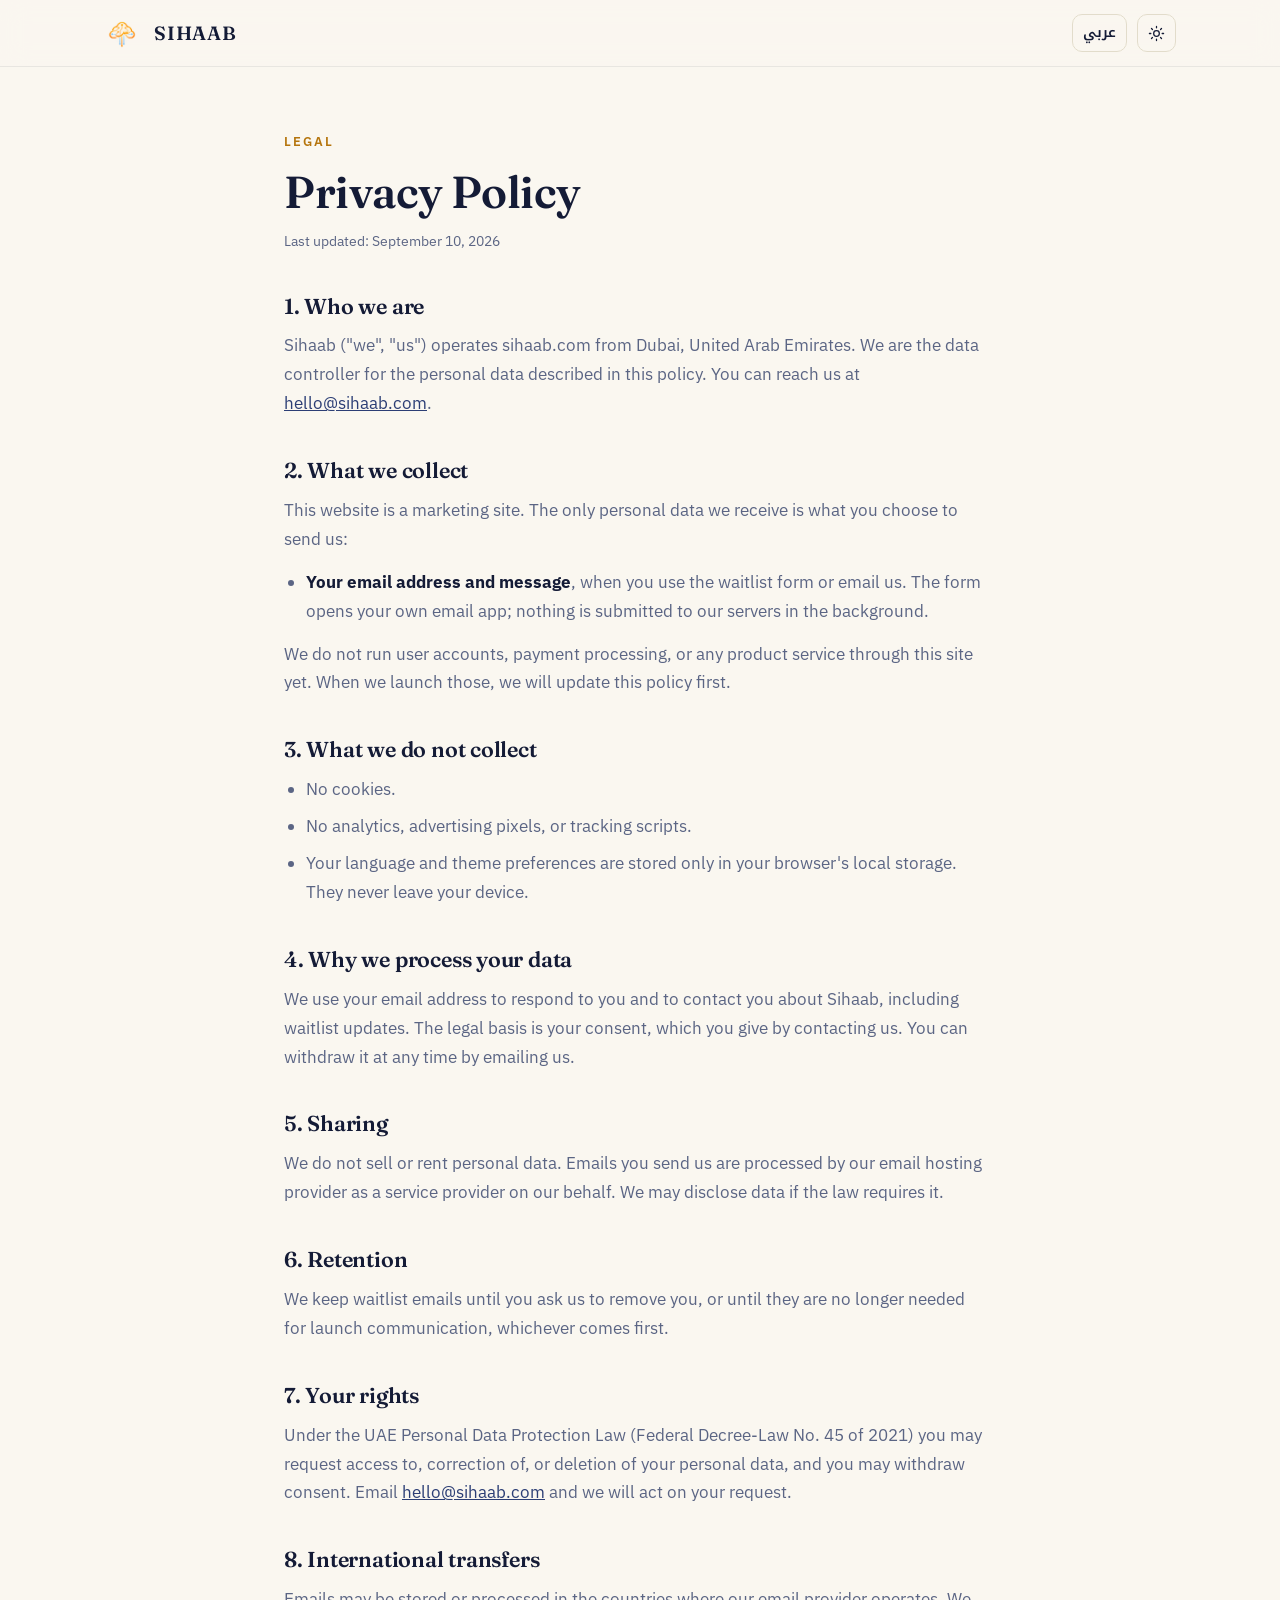
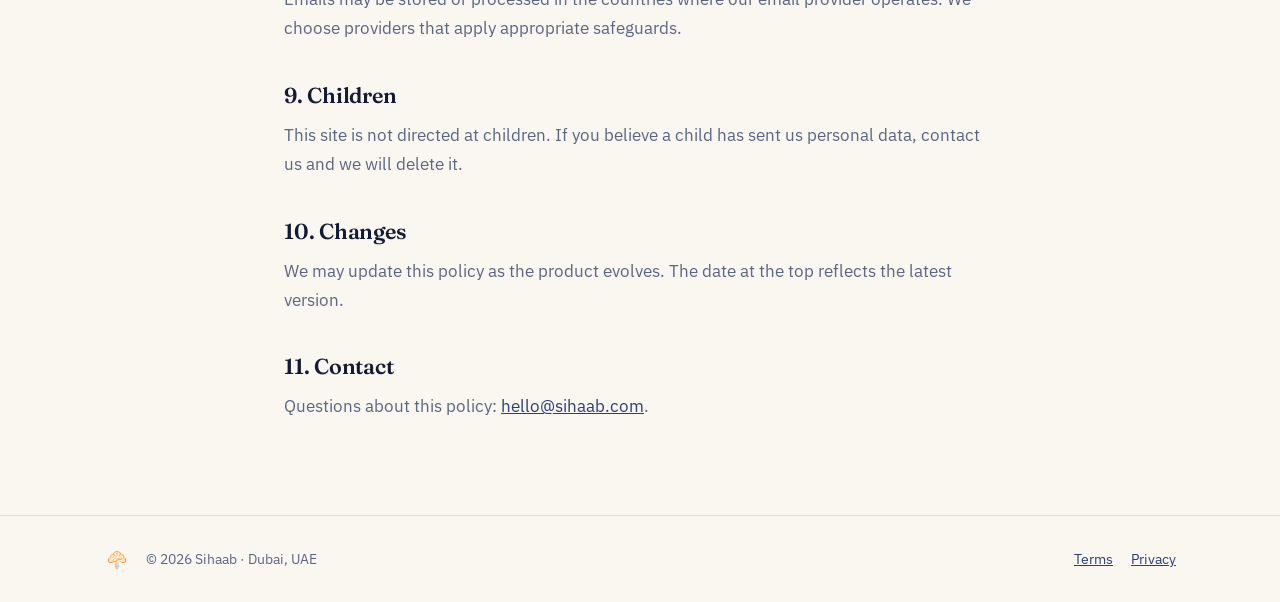
==== privacy.html @ 40c68e3f "feat: add bilingual Terms of Use and Privacy Policy pages - terms.html and privacy.html share the la" ====
<!DOCTYPE html>
<html lang="en" dir="ltr" data-theme="dark">
<head>
<meta charset="UTF-8">
<meta name="viewport" content="width=device-width, initial-scale=1.0">
<title>Privacy Policy · Sihaab</title>
<meta name="description" content="How Sihaab collects, uses and protects your personal data.">
<meta name="theme-color" content="#0A1128">
<link rel="icon" type="image/png" href="favicon.png">

<script>
  // Before first paint: restore saved theme + language (or fall back to system / English).
  (function () {
    var root = document.documentElement, theme, lang;
    try {
      theme = localStorage.getItem('sihaab-theme');
      lang = localStorage.getItem('sihaab-lang');
    } catch (e) { /* storage blocked */ }
    if (theme !== 'light' && theme !== 'dark') {
      theme = matchMedia('(prefers-color-scheme: light)').matches ? 'light' : 'dark';
    }
    if (lang !== 'ar' && lang !== 'en') lang = 'en';
    root.dataset.theme = theme;
    root.lang = lang;
    root.dir = lang === 'ar' ? 'rtl' : 'ltr';
  })();
</script>

<link rel="preconnect" href="https://fonts.googleapis.com">
<link rel="preconnect" href="https://fonts.gstatic.com" crossorigin>
<link href="https://fonts.googleapis.com/css2?family=Fraunces:opsz,wght@9..144,500;9..144,600&family=IBM+Plex+Sans:wght@400;500;600&family=IBM+Plex+Sans+Arabic:wght@400;500;600&family=Noto+Kufi+Arabic:wght@500;600&display=swap" rel="stylesheet" media="print" onload="this.media='all'">
<noscript><link href="https://fonts.googleapis.com/css2?family=Fraunces:opsz,wght@9..144,500;9..144,600&family=IBM+Plex+Sans:wght@400;500;600&family=IBM+Plex+Sans+Arabic:wght@400;500;600&family=Noto+Kufi+Arabic:wght@500;600&display=swap" rel="stylesheet"></noscript>

<style>
  :root{--gold:#F2A93B;--radius:14px;--ease:cubic-bezier(.22,.9,.3,1)}
  :root[data-theme="dark"]{
    --bg:#0A1128;--bg-raise:#0E1730;--accent:#CADCFC;--text:#F4F7FF;--text-dim:#9FAECF;
    --line:#26355F;--line-soft:rgba(202,220,252,.08);--glass:rgba(10,17,40,.72);--kicker:var(--gold);
  }
  :root[data-theme="light"]{
    --bg:#FAF7F0;--bg-raise:#FFFFFF;--accent:#2C3E75;--text:#141B36;--text-dim:#5B6584;
    --line:#E2DCCB;--line-soft:rgba(20,27,54,.08);--glass:rgba(250,247,240,.78);--kicker:#B5750D;
  }
  *{box-sizing:border-box;margin:0;padding:0}
  body{
    background:var(--bg);color:var(--text);
    font-family:"IBM Plex Sans",system-ui,sans-serif;font-size:17px;line-height:1.7;
    -webkit-font-smoothing:antialiased;
    transition:background .35s var(--ease),color .35s var(--ease);
  }
  ::selection{background:var(--gold);color:#1A1204}
  html[lang="ar"] body{font-family:"IBM Plex Sans Arabic",system-ui,sans-serif;line-height:1.9}
  h1,h2{font-family:"Fraunces",serif;font-weight:600;line-height:1.2;letter-spacing:-0.01em}
  html[lang="ar"] h1,html[lang="ar"] h2{font-family:"Noto Kufi Arabic",sans-serif;letter-spacing:0;line-height:1.5}
  a{color:var(--accent)}
  .wrap{max-width:760px;margin:0 auto;padding:0 24px}

  /* language visibility: each block exists in both languages */
  html[lang="en"] [data-l="ar"]{display:none}
  html[lang="ar"] [data-l="en"]{display:none}

  header{
    position:sticky;top:0;z-index:50;background:var(--glass);
    -webkit-backdrop-filter:blur(14px);backdrop-filter:blur(14px);
    border-bottom:1px solid var(--line-soft);
  }
  .nav{display:flex;align-items:center;gap:14px;padding:14px 24px;max-width:1120px;margin:0 auto}
  .nav img{width:36px;height:36px}
  .nav .name{font-family:"Fraunces",serif;font-size:1.2rem;font-weight:600;letter-spacing:.04em;color:var(--text);text-decoration:none}
  html[lang="ar"] .nav .name{font-family:"Noto Kufi Arabic",sans-serif;letter-spacing:0}
  .nav .controls{margin-inline-start:auto;display:flex;gap:10px}
  .toggle{
    display:inline-flex;align-items:center;justify-content:center;gap:6px;
    height:38px;min-width:38px;padding:0 10px;border-radius:10px;
    background:transparent;border:1px solid var(--line);color:var(--text);
    font:inherit;font-size:.88rem;font-weight:600;cursor:pointer;transition:border-color .18s;
  }
  .toggle:hover{border-color:var(--accent)}
  .toggle:focus-visible{outline:3px solid var(--accent);outline-offset:2px}
  .toggle svg{width:17px;height:17px;fill:none;stroke:currentColor;stroke-width:1.8;stroke-linecap:round;stroke-linejoin:round}
  #theme-toggle .sun{display:none}
  :root[data-theme="light"] #theme-toggle .sun{display:block}
  :root[data-theme="light"] #theme-toggle .moon{display:none}
  #lang-toggle .ar-label{font-family:"Noto Kufi Arabic",sans-serif}
  html[lang="ar"] #lang-toggle .ar-label{display:none}
  html[lang="en"] #lang-toggle .en-label{display:none}

  main{padding:64px 0 80px}
  .kicker{color:var(--kicker);font-weight:600;font-size:.82rem;text-transform:uppercase;letter-spacing:.16em;margin-bottom:12px}
  html[lang="ar"] .kicker{letter-spacing:0;font-size:.95rem}
  h1{font-size:clamp(2rem,4.5vw,2.8rem);margin-bottom:10px}
  .updated{color:var(--text-dim);font-size:.9rem;margin-bottom:40px}
  h2{font-size:1.35rem;margin:40px 0 12px}
  p{color:var(--text-dim);margin-bottom:14px;max-width:44rem}
  ul{margin:0 0 14px;padding-inline-start:22px;color:var(--text-dim);max-width:44rem}
  li{margin-bottom:8px}
  strong{color:var(--text)}

  footer{border-top:1px solid var(--line);padding:30px 0;color:var(--text-dim);font-size:.9rem}
  footer .row{display:flex;align-items:center;gap:16px;flex-wrap:wrap;max-width:1120px;margin:0 auto;padding:0 24px}
  footer img{width:26px;height:26px}
  footer nav{margin-inline-start:auto;display:flex;gap:18px}
</style>
</head>
<body>

<header>
  <nav class="nav" aria-label="Main">
    <img src="logo.png" alt="">
    <a class="name" href="index.html"><span data-l="en">SIHAAB</span><span data-l="ar">سحاب</span></a>
    <div class="controls">
      <button id="lang-toggle" class="toggle" type="button">
        <span class="ar-label" lang="ar">عربي</span><span class="en-label" lang="en">EN</span>
      </button>
      <button id="theme-toggle" class="toggle" type="button" aria-label="Toggle dark or light mode">
        <svg class="moon" viewBox="0 0 24 24" aria-hidden="true"><path d="M21 12.8A9 9 0 1 1 11.2 3a7 7 0 0 0 9.8 9.8z"/></svg>
        <svg class="sun" viewBox="0 0 24 24" aria-hidden="true"><circle cx="12" cy="12" r="4"/><path d="M12 2v2m0 16v2M4.9 4.9l1.4 1.4m11.4 11.4 1.4 1.4M2 12h2m16 0h2M4.9 19.1l1.4-1.4M17.7 6.3l1.4-1.4"/></svg>
      </button>
    </div>
  </nav>
</header>

<main>
  <div class="wrap">

    <div data-l="en">
      <p class="kicker">Legal</p>
      <h1>Privacy Policy</h1>
      <p class="updated">Last updated: September 10, 2026</p>

      <h2>1. Who we are</h2>
      <p>Sihaab ("we", "us") operates sihaab.com from Dubai, United Arab Emirates. We are the data controller for the personal data described in this policy. You can reach us at <a href="mailto:hello@sihaab.com">hello@sihaab.com</a>.</p>

      <h2>2. What we collect</h2>
      <p>This website is a marketing site. The only personal data we receive is what you choose to send us:</p>
      <ul>
        <li><strong>Your email address and message</strong>, when you use the waitlist form or email us. The form opens your own email app; nothing is submitted to our servers in the background.</li>
      </ul>
      <p>We do not run user accounts, payment processing, or any product service through this site yet. When we launch those, we will update this policy first.</p>

      <h2>3. What we do not collect</h2>
      <ul>
        <li>No cookies.</li>
        <li>No analytics, advertising pixels, or tracking scripts.</li>
        <li>Your language and theme preferences are stored only in your browser's local storage. They never leave your device.</li>
      </ul>

      <h2>4. Why we process your data</h2>
      <p>We use your email address to respond to you and to contact you about Sihaab, including waitlist updates. The legal basis is your consent, which you give by contacting us. You can withdraw it at any time by emailing us.</p>

      <h2>5. Sharing</h2>
      <p>We do not sell or rent personal data. Emails you send us are processed by our email hosting provider as a service provider on our behalf. We may disclose data if the law requires it.</p>

      <h2>6. Retention</h2>
      <p>We keep waitlist emails until you ask us to remove you, or until they are no longer needed for launch communication, whichever comes first.</p>

      <h2>7. Your rights</h2>
      <p>Under the UAE Personal Data Protection Law (Federal Decree-Law No. 45 of 2021) you may request access to, correction of, or deletion of your personal data, and you may withdraw consent. Email <a href="mailto:hello@sihaab.com">hello@sihaab.com</a> and we will act on your request.</p>

      <h2>8. International transfers</h2>
      <p>Emails may be stored or processed in the countries where our email provider operates. We choose providers that apply appropriate safeguards.</p>

      <h2>9. Children</h2>
      <p>This site is not directed at children. If you believe a child has sent us personal data, contact us and we will delete it.</p>

      <h2>10. Changes</h2>
      <p>We may update this policy as the product evolves. The date at the top reflects the latest version.</p>

      <h2>11. Contact</h2>
      <p>Questions about this policy: <a href="mailto:hello@sihaab.com">hello@sihaab.com</a>.</p>
    </div>

    <div data-l="ar">
      <p class="kicker">قانوني</p>
      <h1>سياسة الخصوصية</h1>
      <p class="updated">آخر تحديث: 10 سبتمبر 2026</p>

      <h2>1. من نحن</h2>
      <p>تدير سحاب ("نحن") موقع sihaab.com من دبي، الإمارات العربية المتحدة. نحن المتحكم في البيانات الشخصية الموضحة في هذه السياسة. يمكنك التواصل معنا عبر <a href="mailto:hello@sihaab.com">hello@sihaab.com</a>.</p>

      <h2>2. ما الذي نجمعه</h2>
      <p>هذا الموقع تعريفي. البيانات الشخصية الوحيدة التي نتلقاها هي ما تختار إرساله إلينا:</p>
      <ul>
        <li><strong>بريدك الإلكتروني ورسالتك</strong>، عند استخدام نموذج قائمة الانتظار أو مراسلتنا. النموذج يفتح تطبيق البريد الخاص بك، ولا يُرسل أي شيء إلى خوادمنا في الخلفية.</li>
      </ul>
      <p>لا ندير عبر هذا الموقع حسابات مستخدمين أو مدفوعات أو أي خدمة منتج حتى الآن. وعند إطلاق ذلك سنحدّث هذه السياسة أولاً.</p>

      <h2>3. ما الذي لا نجمعه</h2>
      <ul>
        <li>لا ملفات تعريف ارتباط (كوكيز).</li>
        <li>لا تحليلات ولا بكسلات إعلانية ولا نصوص تتبع.</li>
        <li>تفضيلات اللغة والمظهر تُخزَّن في متصفحك فقط، ولا تغادر جهازك أبداً.</li>
      </ul>

      <h2>4. لماذا نعالج بياناتك</h2>
      <p>نستخدم بريدك الإلكتروني للرد عليك وللتواصل معك بشأن سحاب، بما في ذلك تحديثات قائمة الانتظار. الأساس القانوني هو موافقتك التي تمنحها بتواصلك معنا، ويمكنك سحبها في أي وقت بمراسلتنا.</p>

      <h2>5. المشاركة</h2>
      <p>لا نبيع البيانات الشخصية ولا نؤجرها. الرسائل التي ترسلها إلينا يعالجها مزوّد استضافة البريد لدينا بصفته مزوّد خدمة يعمل نيابة عنا. وقد نفصح عن البيانات إذا ألزمنا القانون بذلك.</p>

      <h2>6. الاحتفاظ بالبيانات</h2>
      <p>نحتفظ برسائل قائمة الانتظار حتى تطلب إزالتك، أو حتى تنتفي الحاجة إليها للتواصل بشأن الإطلاق، أيهما أسبق.</p>

      <h2>7. حقوقك</h2>
      <p>بموجب قانون حماية البيانات الشخصية الإماراتي (المرسوم بقانون اتحادي رقم 45 لسنة 2021) يحق لك طلب الوصول إلى بياناتك الشخصية أو تصحيحها أو حذفها، ويحق لك سحب موافقتك. راسلنا على <a href="mailto:hello@sihaab.com">hello@sihaab.com</a> وسننفذ طلبك.</p>

      <h2>8. النقل الدولي للبيانات</h2>
      <p>قد تُخزَّن الرسائل أو تُعالَج في الدول التي يعمل فيها مزوّد البريد لدينا. نختار مزوّدين يطبقون ضمانات مناسبة.</p>

      <h2>9. الأطفال</h2>
      <p>هذا الموقع غير موجّه للأطفال. إذا كنت تعتقد أن طفلاً أرسل إلينا بيانات شخصية فتواصل معنا وسنحذفها.</p>

      <h2>10. التغييرات</h2>
      <p>قد نحدّث هذه السياسة مع تطور المنتج. التاريخ في الأعلى يعكس أحدث نسخة.</p>

      <h2>11. التواصل</h2>
      <p>للأسئلة حول هذه السياسة: <a href="mailto:hello@sihaab.com">hello@sihaab.com</a>.</p>
    </div>

  </div>
</main>

<footer>
  <div class="row">
    <img src="logo.png" alt="">
    <span data-l="en">© 2026 Sihaab · Dubai, UAE</span>
    <span data-l="ar">© 2026 سحاب · دبي، الإمارات</span>
    <nav aria-label="Legal">
      <a href="terms.html"><span data-l="en">Terms</span><span data-l="ar">الشروط</span></a>
      <a href="privacy.html"><span data-l="en">Privacy</span><span data-l="ar">الخصوصية</span></a>
    </nav>
  </div>
</footer>

<script>
  'use strict';
  const root = document.documentElement;
  const themeMeta = document.querySelector('meta[name="theme-color"]');
  const TITLES = {
    en: 'Privacy Policy · Sihaab',
    ar: 'سياسة الخصوصية · سحاب'
  };
  const THEME_ARIA = { en: 'Toggle dark or light mode', ar: 'التبديل بين الوضع الداكن والفاتح' };

  function applyLang(lang, persist) {
    root.lang = lang;
    root.dir = lang === 'ar' ? 'rtl' : 'ltr';
    document.title = TITLES[lang];
    document.getElementById('theme-toggle').setAttribute('aria-label', THEME_ARIA[lang]);
    if (persist) { try { localStorage.setItem('sihaab-lang', lang); } catch (e) {} }
  }
  function applyTheme(theme, persist) {
    root.dataset.theme = theme;
    themeMeta.setAttribute('content', getComputedStyle(root).getPropertyValue('--bg').trim());
    if (persist) { try { localStorage.setItem('sihaab-theme', theme); } catch (e) {} }
  }
  applyLang(root.lang === 'ar' ? 'ar' : 'en', false);
  applyTheme(root.dataset.theme, false);
  document.getElementById('lang-toggle').addEventListener('click', () => {
    applyLang(root.lang === 'ar' ? 'en' : 'ar', true);
  });
  document.getElementById('theme-toggle').addEventListener('click', () => {
    applyTheme(root.dataset.theme === 'light' ? 'dark' : 'light', true);
  });
</script>
</body>
</html>
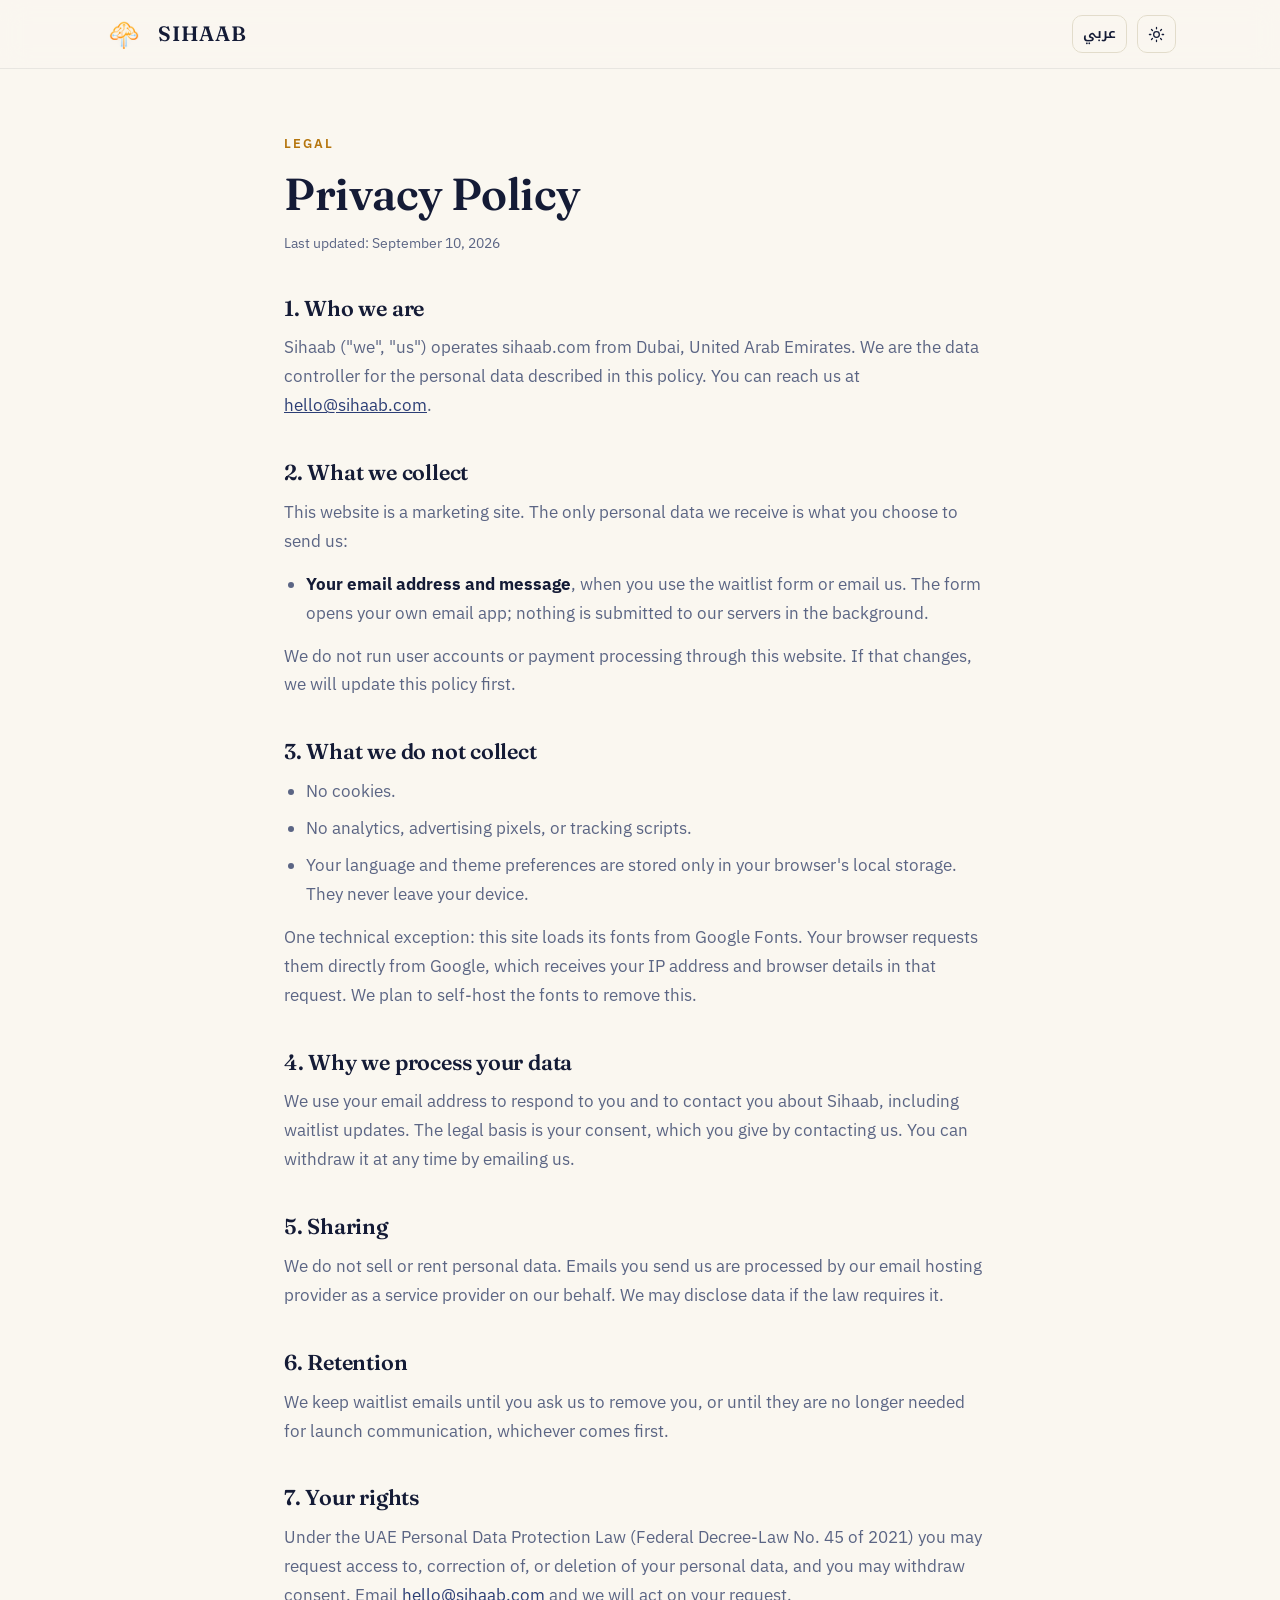
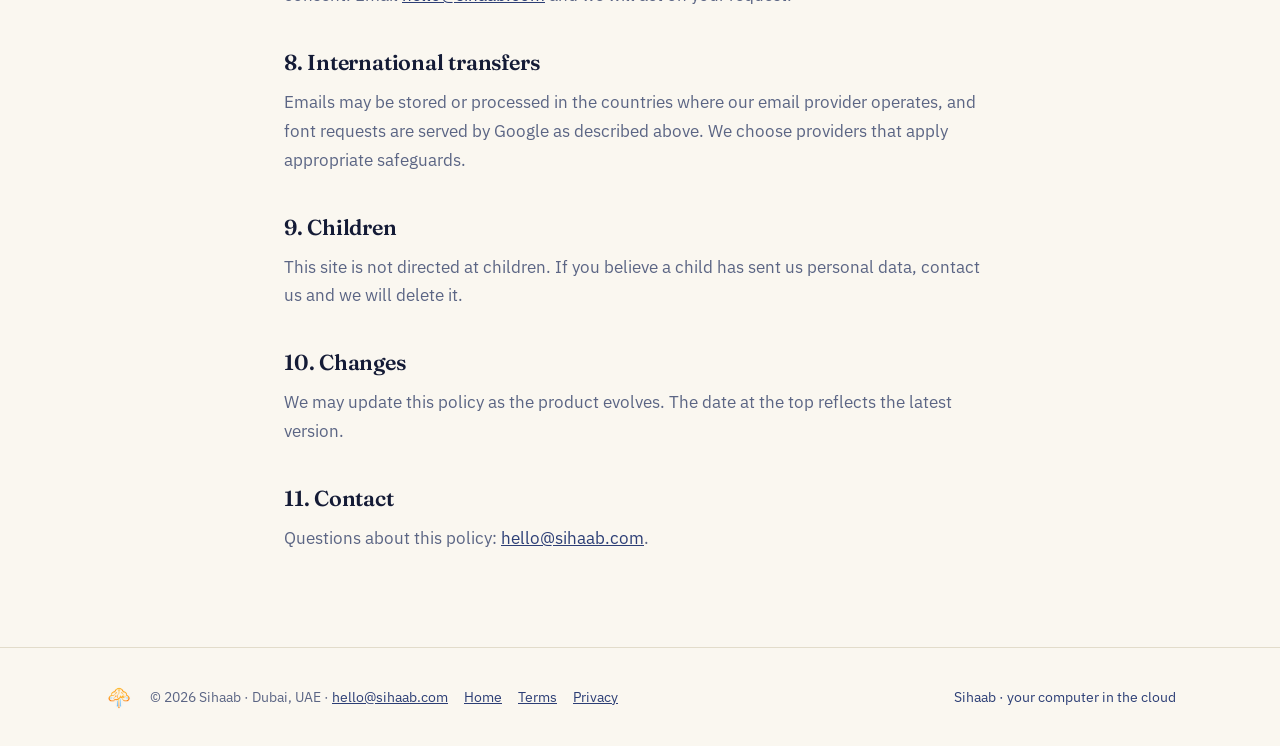
==== commit 849e9e76: "fix: review fixes for legal pages and shared chrome - Extract shared chrome into legal.css + legal.j" ====
--- a/privacy.html
+++ b/privacy.html
@@ -23,6 +23,8 @@
     root.dataset.theme = theme;
     root.lang = lang;
     root.dir = lang === 'ar' ? 'rtl' : 'ltr';
+    var meta = document.querySelector('meta[name="theme-color"]');
+    if (meta) meta.setAttribute('content', theme === 'light' ? '#FAF7F0' : '#0A1128');
   })();
 </script>
 
@@ -31,85 +33,16 @@
 <link href="https://fonts.googleapis.com/css2?family=Fraunces:opsz,wght@9..144,500;9..144,600&family=IBM+Plex+Sans:wght@400;500;600&family=IBM+Plex+Sans+Arabic:wght@400;500;600&family=Noto+Kufi+Arabic:wght@500;600&display=swap" rel="stylesheet" media="print" onload="this.media='all'">
 <noscript><link href="https://fonts.googleapis.com/css2?family=Fraunces:opsz,wght@9..144,500;9..144,600&family=IBM+Plex+Sans:wght@400;500;600&family=IBM+Plex+Sans+Arabic:wght@400;500;600&family=Noto+Kufi+Arabic:wght@500;600&display=swap" rel="stylesheet"></noscript>
 
-<style>
-  :root{--gold:#F2A93B;--radius:14px;--ease:cubic-bezier(.22,.9,.3,1)}
-  :root[data-theme="dark"]{
-    --bg:#0A1128;--bg-raise:#0E1730;--accent:#CADCFC;--text:#F4F7FF;--text-dim:#9FAECF;
-    --line:#26355F;--line-soft:rgba(202,220,252,.08);--glass:rgba(10,17,40,.72);--kicker:var(--gold);
-  }
-  :root[data-theme="light"]{
-    --bg:#FAF7F0;--bg-raise:#FFFFFF;--accent:#2C3E75;--text:#141B36;--text-dim:#5B6584;
-    --line:#E2DCCB;--line-soft:rgba(20,27,54,.08);--glass:rgba(250,247,240,.78);--kicker:#B5750D;
-  }
-  *{box-sizing:border-box;margin:0;padding:0}
-  body{
-    background:var(--bg);color:var(--text);
-    font-family:"IBM Plex Sans",system-ui,sans-serif;font-size:17px;line-height:1.7;
-    -webkit-font-smoothing:antialiased;
-    transition:background .35s var(--ease),color .35s var(--ease);
-  }
-  ::selection{background:var(--gold);color:#1A1204}
-  html[lang="ar"] body{font-family:"IBM Plex Sans Arabic",system-ui,sans-serif;line-height:1.9}
-  h1,h2{font-family:"Fraunces",serif;font-weight:600;line-height:1.2;letter-spacing:-0.01em}
-  html[lang="ar"] h1,html[lang="ar"] h2{font-family:"Noto Kufi Arabic",sans-serif;letter-spacing:0;line-height:1.5}
-  a{color:var(--accent)}
-  .wrap{max-width:760px;margin:0 auto;padding:0 24px}
-
-  /* language visibility: each block exists in both languages */
-  html[lang="en"] [data-l="ar"]{display:none}
-  html[lang="ar"] [data-l="en"]{display:none}
-
-  header{
-    position:sticky;top:0;z-index:50;background:var(--glass);
-    -webkit-backdrop-filter:blur(14px);backdrop-filter:blur(14px);
-    border-bottom:1px solid var(--line-soft);
-  }
-  .nav{display:flex;align-items:center;gap:14px;padding:14px 24px;max-width:1120px;margin:0 auto}
-  .nav img{width:36px;height:36px}
-  .nav .name{font-family:"Fraunces",serif;font-size:1.2rem;font-weight:600;letter-spacing:.04em;color:var(--text);text-decoration:none}
-  html[lang="ar"] .nav .name{font-family:"Noto Kufi Arabic",sans-serif;letter-spacing:0}
-  .nav .controls{margin-inline-start:auto;display:flex;gap:10px}
-  .toggle{
-    display:inline-flex;align-items:center;justify-content:center;gap:6px;
-    height:38px;min-width:38px;padding:0 10px;border-radius:10px;
-    background:transparent;border:1px solid var(--line);color:var(--text);
-    font:inherit;font-size:.88rem;font-weight:600;cursor:pointer;transition:border-color .18s;
-  }
-  .toggle:hover{border-color:var(--accent)}
-  .toggle:focus-visible{outline:3px solid var(--accent);outline-offset:2px}
-  .toggle svg{width:17px;height:17px;fill:none;stroke:currentColor;stroke-width:1.8;stroke-linecap:round;stroke-linejoin:round}
-  #theme-toggle .sun{display:none}
-  :root[data-theme="light"] #theme-toggle .sun{display:block}
-  :root[data-theme="light"] #theme-toggle .moon{display:none}
-  #lang-toggle .ar-label{font-family:"Noto Kufi Arabic",sans-serif}
-  html[lang="ar"] #lang-toggle .ar-label{display:none}
-  html[lang="en"] #lang-toggle .en-label{display:none}
-
-  main{padding:64px 0 80px}
-  .kicker{color:var(--kicker);font-weight:600;font-size:.82rem;text-transform:uppercase;letter-spacing:.16em;margin-bottom:12px}
-  html[lang="ar"] .kicker{letter-spacing:0;font-size:.95rem}
-  h1{font-size:clamp(2rem,4.5vw,2.8rem);margin-bottom:10px}
-  .updated{color:var(--text-dim);font-size:.9rem;margin-bottom:40px}
-  h2{font-size:1.35rem;margin:40px 0 12px}
-  p{color:var(--text-dim);margin-bottom:14px;max-width:44rem}
-  ul{margin:0 0 14px;padding-inline-start:22px;color:var(--text-dim);max-width:44rem}
-  li{margin-bottom:8px}
-  strong{color:var(--text)}
-
-  footer{border-top:1px solid var(--line);padding:30px 0;color:var(--text-dim);font-size:.9rem}
-  footer .row{display:flex;align-items:center;gap:16px;flex-wrap:wrap;max-width:1120px;margin:0 auto;padding:0 24px}
-  footer img{width:26px;height:26px}
-  footer nav{margin-inline-start:auto;display:flex;gap:18px}
-</style>
+<link rel="stylesheet" href="legal.css">
 </head>
 <body>
 
 <header>
   <nav class="nav" aria-label="Main">
-    <img src="logo.png" alt="">
+    <img src="logo-96.png" alt="" width="40" height="40">
     <a class="name" href="index.html"><span data-l="en">SIHAAB</span><span data-l="ar">سحاب</span></a>
     <div class="controls">
-      <button id="lang-toggle" class="toggle" type="button">
+      <button id="lang-toggle" class="toggle" type="button" aria-label="Switch language to Arabic">
         <span class="ar-label" lang="ar">عربي</span><span class="en-label" lang="en">EN</span>
       </button>
       <button id="theme-toggle" class="toggle" type="button" aria-label="Toggle dark or light mode">
@@ -123,7 +56,7 @@
 <main>
   <div class="wrap">
 
-    <div data-l="en">
+    <div data-l="en" lang="en" dir="ltr">
       <p class="kicker">Legal</p>
       <h1>Privacy Policy</h1>
       <p class="updated">Last updated: September 10, 2026</p>
@@ -136,7 +69,7 @@
       <ul>
         <li><strong>Your email address and message</strong>, when you use the waitlist form or email us. The form opens your own email app; nothing is submitted to our servers in the background.</li>
       </ul>
-      <p>We do not run user accounts, payment processing, or any product service through this site yet. When we launch those, we will update this policy first.</p>
+      <p>We do not run user accounts or payment processing through this website. If that changes, we will update this policy first.</p>
 
       <h2>3. What we do not collect</h2>
       <ul>
@@ -144,6 +77,7 @@
         <li>No analytics, advertising pixels, or tracking scripts.</li>
         <li>Your language and theme preferences are stored only in your browser's local storage. They never leave your device.</li>
       </ul>
+      <p>One technical exception: this site loads its fonts from Google Fonts. Your browser requests them directly from Google, which receives your IP address and browser details in that request. We plan to self-host the fonts to remove this.</p>
 
       <h2>4. Why we process your data</h2>
       <p>We use your email address to respond to you and to contact you about Sihaab, including waitlist updates. The legal basis is your consent, which you give by contacting us. You can withdraw it at any time by emailing us.</p>
@@ -158,7 +92,7 @@
       <p>Under the UAE Personal Data Protection Law (Federal Decree-Law No. 45 of 2021) you may request access to, correction of, or deletion of your personal data, and you may withdraw consent. Email <a href="mailto:hello@sihaab.com">hello@sihaab.com</a> and we will act on your request.</p>
 
       <h2>8. International transfers</h2>
-      <p>Emails may be stored or processed in the countries where our email provider operates. We choose providers that apply appropriate safeguards.</p>
+      <p>Emails may be stored or processed in the countries where our email provider operates, and font requests are served by Google as described above. We choose providers that apply appropriate safeguards.</p>
 
       <h2>9. Children</h2>
       <p>This site is not directed at children. If you believe a child has sent us personal data, contact us and we will delete it.</p>
@@ -170,7 +104,7 @@
       <p>Questions about this policy: <a href="mailto:hello@sihaab.com">hello@sihaab.com</a>.</p>
     </div>
 
-    <div data-l="ar">
+    <div data-l="ar" lang="ar" dir="rtl">
       <p class="kicker">قانوني</p>
       <h1>سياسة الخصوصية</h1>
       <p class="updated">آخر تحديث: 10 سبتمبر 2026</p>
@@ -183,7 +117,7 @@
       <ul>
         <li><strong>بريدك الإلكتروني ورسالتك</strong>، عند استخدام نموذج قائمة الانتظار أو مراسلتنا. النموذج يفتح تطبيق البريد الخاص بك، ولا يُرسل أي شيء إلى خوادمنا في الخلفية.</li>
       </ul>
-      <p>لا ندير عبر هذا الموقع حسابات مستخدمين أو مدفوعات أو أي خدمة منتج حتى الآن. وعند إطلاق ذلك سنحدّث هذه السياسة أولاً.</p>
+      <p>لا ندير عبر هذا الموقع حسابات مستخدمين أو مدفوعات. وإذا تغيّر ذلك فسنحدّث هذه السياسة أولاً.</p>
 
       <h2>3. ما الذي لا نجمعه</h2>
       <ul>
@@ -191,6 +125,7 @@
         <li>لا تحليلات ولا بكسلات إعلانية ولا نصوص تتبع.</li>
         <li>تفضيلات اللغة والمظهر تُخزَّن في متصفحك فقط، ولا تغادر جهازك أبداً.</li>
       </ul>
+      <p>استثناء تقني واحد: يحمّل هذا الموقع خطوطه من خدمة Google Fonts، إذ يطلبها متصفحك مباشرة من Google التي تتلقى عنوان IP الخاص بك وبيانات متصفحك ضمن ذلك الطلب. نخطط لاستضافة الخطوط ذاتياً لإزالة هذا الاستثناء.</p>
 
       <h2>4. لماذا نعالج بياناتك</h2>
       <p>نستخدم بريدك الإلكتروني للرد عليك وللتواصل معك بشأن سحاب، بما في ذلك تحديثات قائمة الانتظار. الأساس القانوني هو موافقتك التي تمنحها بتواصلك معنا، ويمكنك سحبها في أي وقت بمراسلتنا.</p>
@@ -205,7 +140,7 @@
       <p>بموجب قانون حماية البيانات الشخصية الإماراتي (المرسوم بقانون اتحادي رقم 45 لسنة 2021) يحق لك طلب الوصول إلى بياناتك الشخصية أو تصحيحها أو حذفها، ويحق لك سحب موافقتك. راسلنا على <a href="mailto:hello@sihaab.com">hello@sihaab.com</a> وسننفذ طلبك.</p>
 
       <h2>8. النقل الدولي للبيانات</h2>
-      <p>قد تُخزَّن الرسائل أو تُعالَج في الدول التي يعمل فيها مزوّد البريد لدينا. نختار مزوّدين يطبقون ضمانات مناسبة.</p>
+      <p>قد تُخزَّن الرسائل أو تُعالَج في الدول التي يعمل فيها مزوّد البريد لدينا، وتُقدَّم طلبات الخطوط عبر Google كما هو موضح أعلاه. نختار مزوّدين يطبقون ضمانات مناسبة.</p>
 
       <h2>9. الأطفال</h2>
       <p>هذا الموقع غير موجّه للأطفال. إذا كنت تعتقد أن طفلاً أرسل إلينا بيانات شخصية فتواصل معنا وسنحذفها.</p>
@@ -222,46 +157,24 @@
 
 <footer>
   <div class="row">
-    <img src="logo.png" alt="">
-    <span data-l="en">© 2026 Sihaab · Dubai, UAE</span>
-    <span data-l="ar">© 2026 سحاب · دبي، الإمارات</span>
-    <nav aria-label="Legal">
+    <img src="logo-96.png" alt="" width="30" height="30">
+    <span data-l="en">© 2026 Sihaab · Dubai, UAE · <a href="mailto:hello@sihaab.com">hello@sihaab.com</a></span>
+    <span data-l="ar">© 2026 سحاب · دبي، الإمارات · <a href="mailto:hello@sihaab.com">hello@sihaab.com</a></span>
+    <nav class="legal" aria-label="Legal">
+      <a href="index.html"><span data-l="en">Home</span><span data-l="ar">الرئيسية</span></a>
       <a href="terms.html"><span data-l="en">Terms</span><span data-l="ar">الشروط</span></a>
       <a href="privacy.html"><span data-l="en">Privacy</span><span data-l="ar">الخصوصية</span></a>
     </nav>
+    <span class="tagline"><span data-l="en">Sihaab · your computer in the cloud</span><span data-l="ar">سحاب · حاسوبك في السحابة</span></span>
   </div>
 </footer>
 
 <script>
-  'use strict';
-  const root = document.documentElement;
-  const themeMeta = document.querySelector('meta[name="theme-color"]');
-  const TITLES = {
-    en: 'Privacy Policy · Sihaab',
-    ar: 'سياسة الخصوصية · سحاب'
+  window.PAGE = {
+    titles: { en: 'Privacy Policy · Sihaab', ar: 'سياسة الخصوصية · سحاب' },
+    descs: { en: 'How Sihaab collects, uses and protects your personal data.', ar: 'كيف تجمع سحاب بياناتك الشخصية وتستخدمها وتحميها.' }
   };
-  const THEME_ARIA = { en: 'Toggle dark or light mode', ar: 'التبديل بين الوضع الداكن والفاتح' };
-
-  function applyLang(lang, persist) {
-    root.lang = lang;
-    root.dir = lang === 'ar' ? 'rtl' : 'ltr';
-    document.title = TITLES[lang];
-    document.getElementById('theme-toggle').setAttribute('aria-label', THEME_ARIA[lang]);
-    if (persist) { try { localStorage.setItem('sihaab-lang', lang); } catch (e) {} }
-  }
-  function applyTheme(theme, persist) {
-    root.dataset.theme = theme;
-    themeMeta.setAttribute('content', getComputedStyle(root).getPropertyValue('--bg').trim());
-    if (persist) { try { localStorage.setItem('sihaab-theme', theme); } catch (e) {} }
-  }
-  applyLang(root.lang === 'ar' ? 'ar' : 'en', false);
-  applyTheme(root.dataset.theme, false);
-  document.getElementById('lang-toggle').addEventListener('click', () => {
-    applyLang(root.lang === 'ar' ? 'en' : 'ar', true);
-  });
-  document.getElementById('theme-toggle').addEventListener('click', () => {
-    applyTheme(root.dataset.theme === 'light' ? 'dark' : 'light', true);
-  });
 </script>
+<script src="legal.js"></script>
 </body>
 </html>
--- a/legal.css
+++ b/legal.css
@@ -0,0 +1,70 @@
+/* Shared chrome for the legal pages (terms.html, privacy.html). */
+  :root{--gold:#F2A93B;--ease:cubic-bezier(.22,.9,.3,1)}
+  :root[data-theme="dark"]{
+    --bg:#0A1128;--accent:#CADCFC;--text:#F4F7FF;--text-dim:#9FAECF;
+    --line:#26355F;--line-soft:rgba(202,220,252,.08);--glass:rgba(10,17,40,.72);--kicker:var(--gold);
+  }
+  :root[data-theme="light"]{
+    --bg:#FAF7F0;--accent:#2C3E75;--text:#141B36;--text-dim:#5B6584;
+    --line:#E2DCCB;--line-soft:rgba(20,27,54,.08);--glass:rgba(250,247,240,.78);--kicker:#B5750D;
+  }
+  *{box-sizing:border-box;margin:0;padding:0}
+  body{
+    background:var(--bg);color:var(--text);
+    font-family:"IBM Plex Sans",system-ui,sans-serif;font-size:17px;line-height:1.7;
+    -webkit-font-smoothing:antialiased;
+    transition:background .35s var(--ease),color .35s var(--ease);
+  }
+  ::selection{background:var(--gold);color:#1A1204}
+  html[lang="ar"] body{font-family:"IBM Plex Sans Arabic",system-ui,sans-serif;line-height:1.9}
+  h1,h2{font-family:"Fraunces",serif;font-weight:600;line-height:1.2;letter-spacing:-0.01em}
+  html[lang="ar"] h1,html[lang="ar"] h2{font-family:"Noto Kufi Arabic",sans-serif;letter-spacing:0;line-height:1.5}
+  a{color:var(--accent)}
+  .wrap{max-width:760px;margin:0 auto;padding:0 24px}
+
+  /* language visibility: each block exists in both languages */
+  html[lang="en"] [data-l="ar"]{display:none}
+  html[lang="ar"] [data-l="en"]{display:none}
+
+  header{
+    position:sticky;top:0;z-index:50;background:var(--glass);
+    -webkit-backdrop-filter:blur(14px);backdrop-filter:blur(14px);
+    border-bottom:1px solid var(--line-soft);
+  }
+  .nav{display:flex;align-items:center;gap:14px;padding:14px 24px;max-width:1120px;margin:0 auto}
+  .nav img{width:40px;height:40px}
+  .nav .name{font-family:"Fraunces",serif;font-size:1.3rem;font-weight:600;letter-spacing:.04em;color:var(--text);text-decoration:none}
+  html[lang="ar"] .nav .name{font-family:"Noto Kufi Arabic",sans-serif;letter-spacing:0}
+  .nav .controls{margin-inline-start:auto;display:flex;gap:10px}
+  .toggle{
+    display:inline-flex;align-items:center;justify-content:center;gap:6px;
+    height:38px;min-width:38px;padding:0 10px;border-radius:10px;
+    background:transparent;border:1px solid var(--line);color:var(--text);
+    font:inherit;font-size:.88rem;font-weight:600;cursor:pointer;transition:border-color .18s, background .18s;
+  }
+  .toggle:hover{border-color:var(--accent)}
+  .toggle:focus-visible{outline:3px solid var(--accent);outline-offset:2px}
+  .toggle svg{width:17px;height:17px;fill:none;stroke:currentColor;stroke-width:1.8;stroke-linecap:round;stroke-linejoin:round}
+  #theme-toggle .sun{display:none}
+  :root[data-theme="light"] #theme-toggle .sun{display:block}
+  :root[data-theme="light"] #theme-toggle .moon{display:none}
+  #lang-toggle .ar-label{font-family:"Noto Kufi Arabic",sans-serif}
+  html[lang="ar"] #lang-toggle .ar-label{display:none}
+  html[lang="en"] #lang-toggle .en-label{display:none}
+
+  main{padding:64px 0 80px}
+  .kicker{color:var(--kicker);font-weight:600;font-size:.82rem;text-transform:uppercase;letter-spacing:.16em;margin-bottom:12px}
+  html[lang="ar"] .kicker{letter-spacing:0;font-size:.95rem}
+  h1{font-size:clamp(2rem,4.5vw,2.8rem);margin-bottom:10px}
+  .updated{color:var(--text-dim);font-size:.9rem;margin-bottom:40px}
+  h2{font-size:1.35rem;margin:40px 0 12px}
+  p{color:var(--text-dim);margin-bottom:14px;max-width:44rem}
+  ul{margin:0 0 14px;padding-inline-start:22px;color:var(--text-dim);max-width:44rem}
+  li{margin-bottom:8px}
+  strong{color:var(--text)}
+
+  footer{border-top:1px solid var(--line);padding:34px 0;color:var(--text-dim);font-size:.9rem}
+  footer .row{display:flex;align-items:center;gap:16px;flex-wrap:wrap;max-width:1120px;margin:0 auto;padding:0 24px}
+  footer img{width:30px;height:30px}
+  footer .legal{display:flex;gap:16px}
+  footer .tagline{margin-inline-start:auto;color:var(--accent)}
